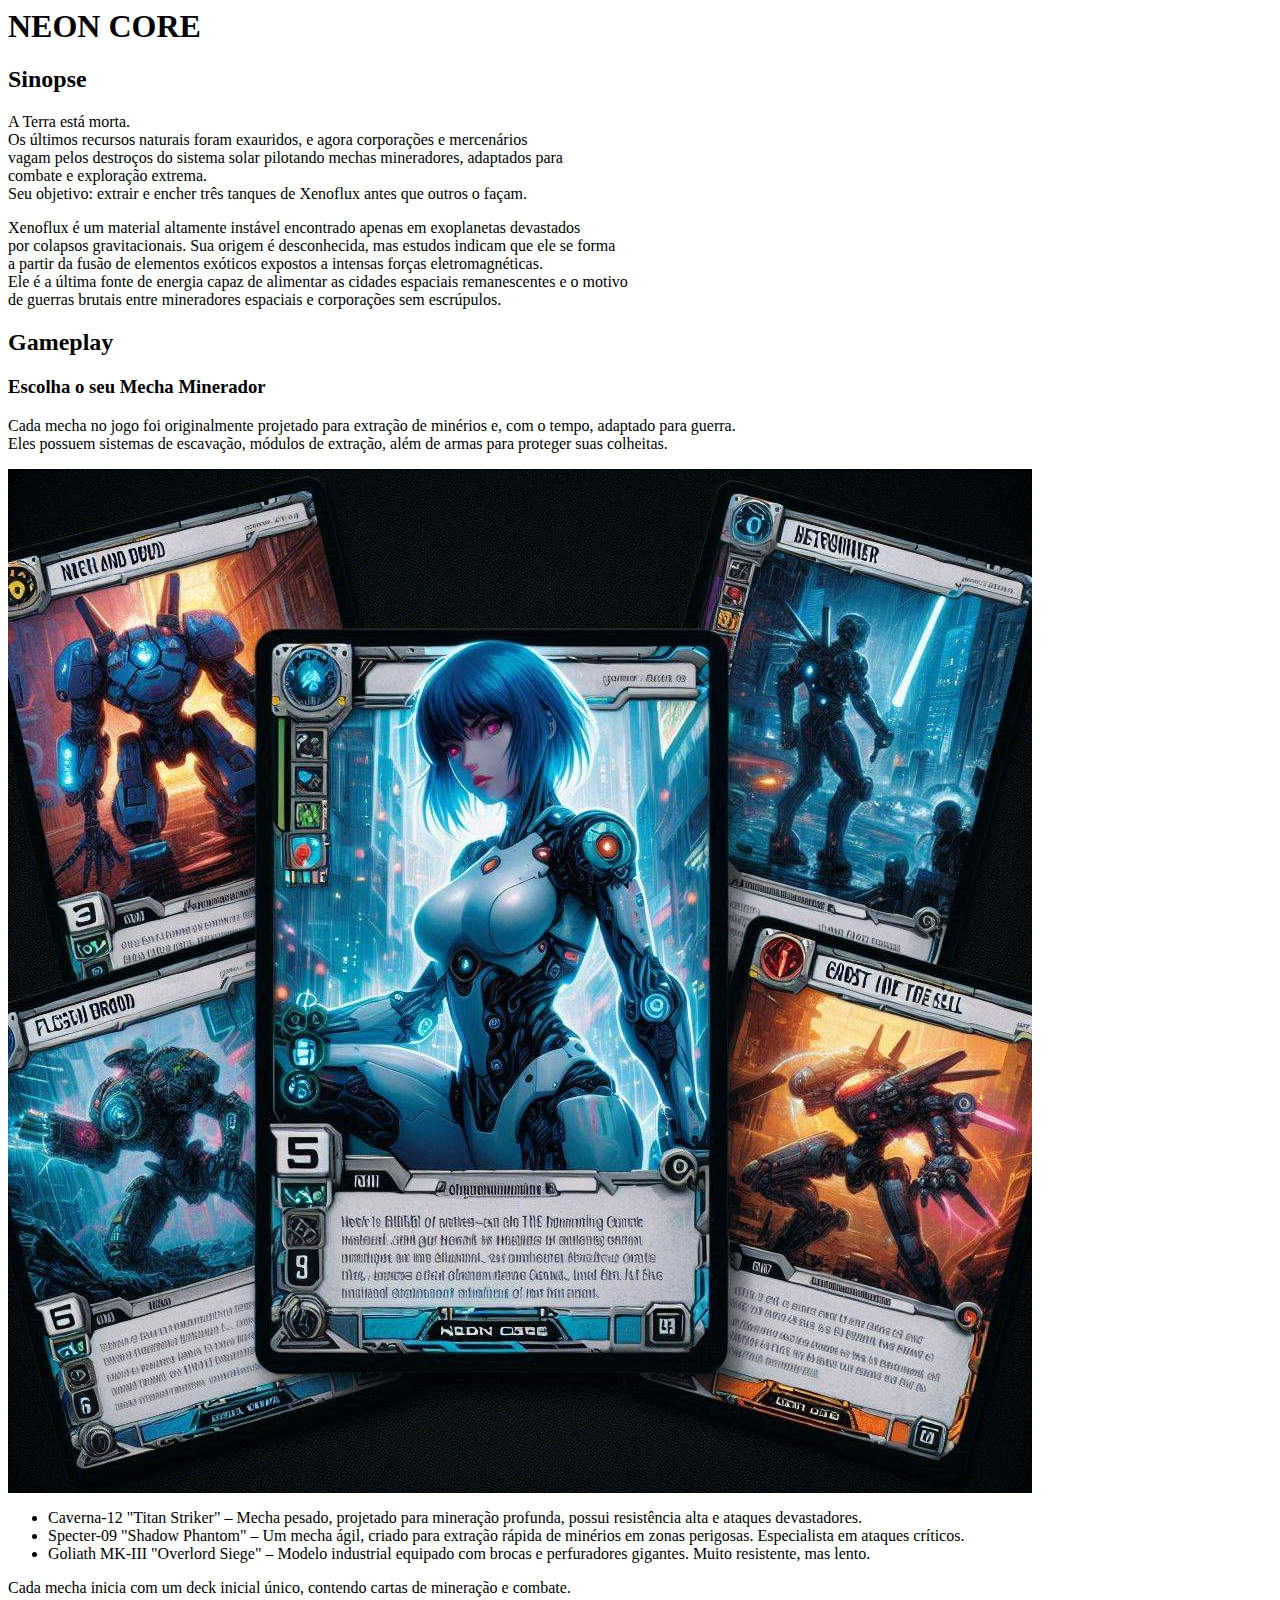
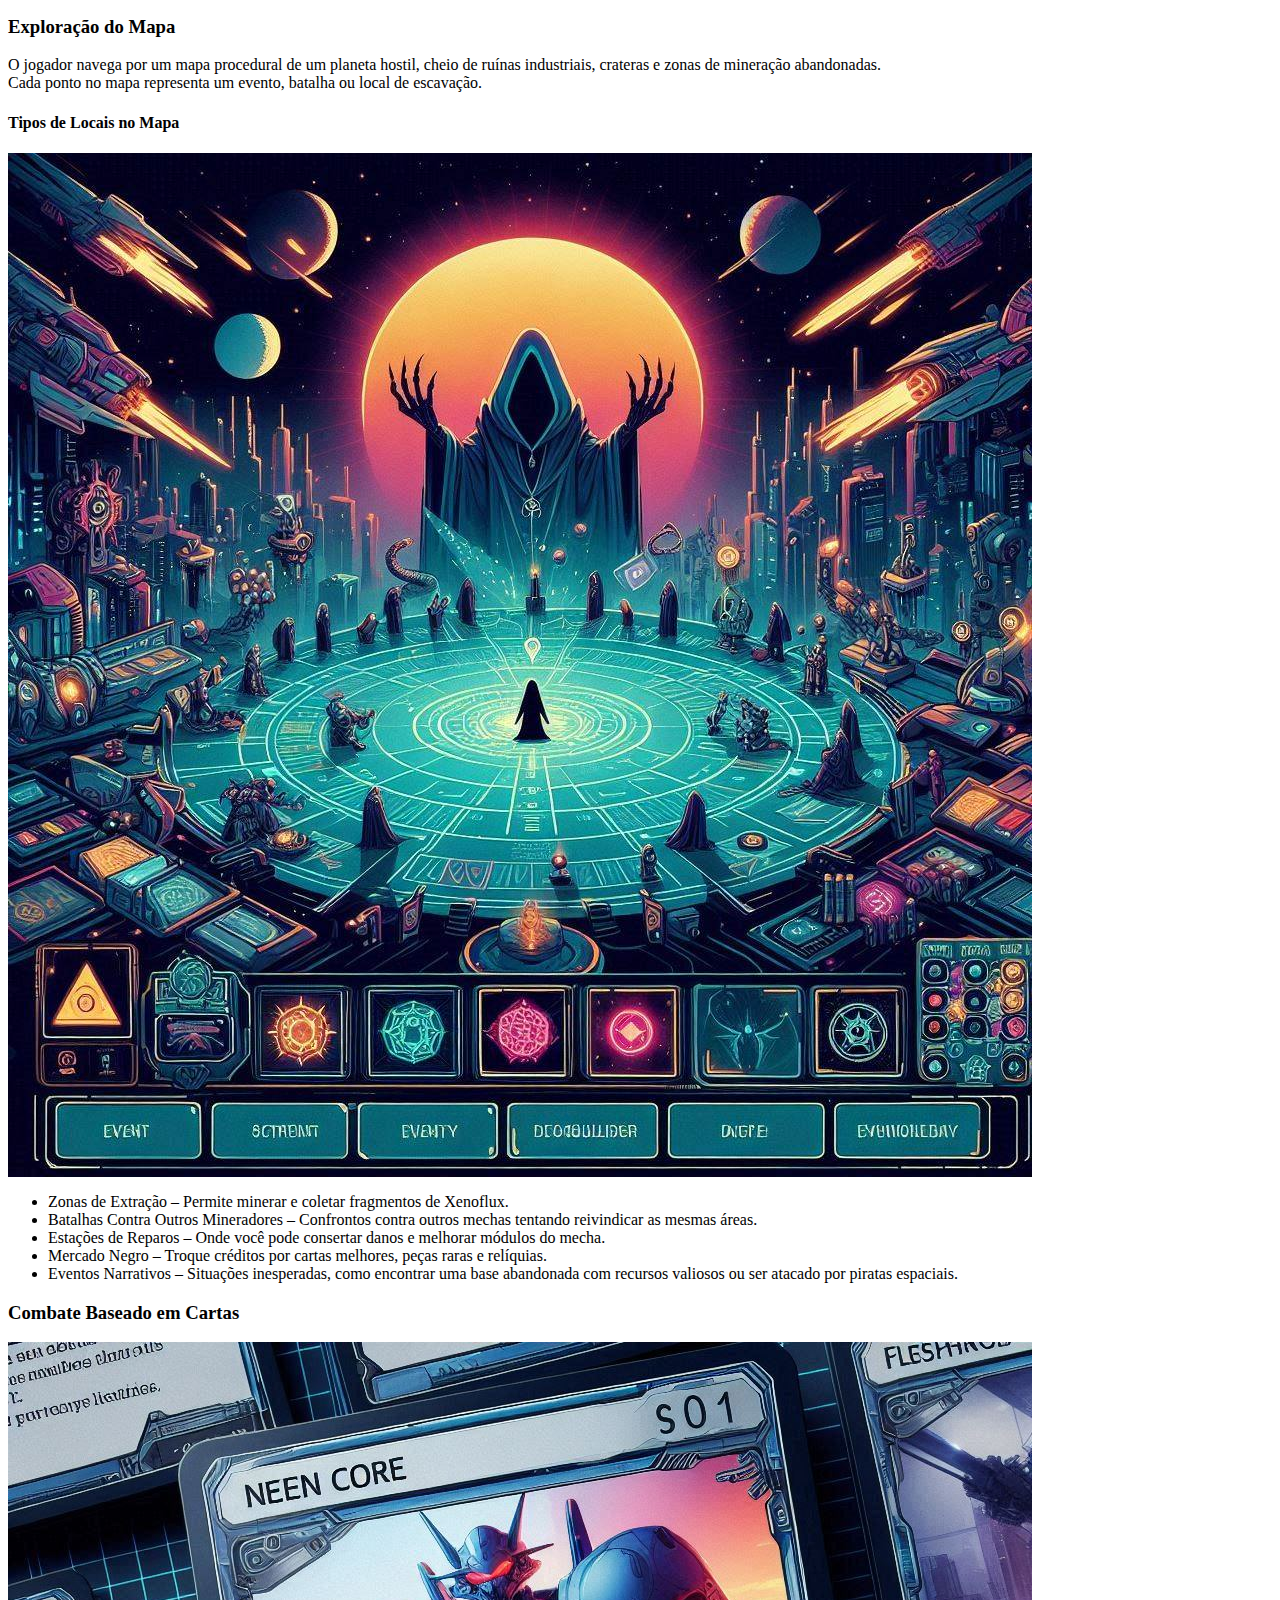
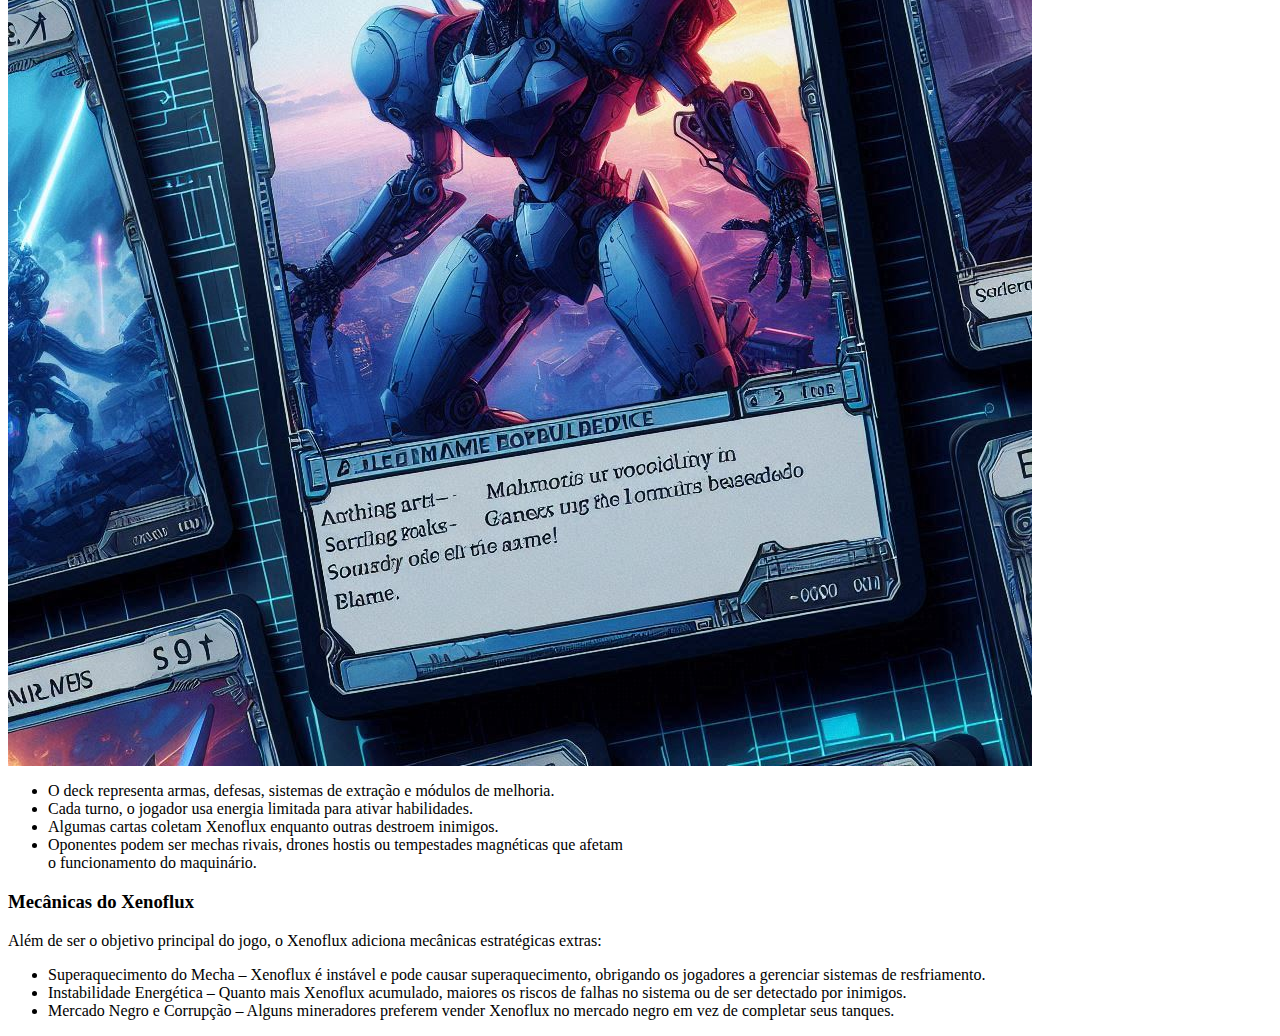
==== cardgamemechas.html @ ad385d83 "primeiro commit" ====
<html>
    <head>
        <title>NEON CORE: Deckbuilding Roguelike</title>
        <body>
            <h1>NEON CORE</h1>
            <h2>Sinopse</h2>

            <p>A Terra está morta.<br>
            Os últimos recursos naturais foram exauridos, e agora corporações e mercenários<br>
            vagam pelos destroços do sistema solar pilotando mechas mineradores, adaptados para<br>
            combate e exploração extrema.<br>
            Seu objetivo: extrair e encher três tanques de Xenoflux antes que outros o façam.<br></p>

            <p>Xenoflux é um material altamente instável encontrado apenas em exoplanetas devastados<br>
            por colapsos gravitacionais. Sua origem é desconhecida, mas estudos indicam que ele se forma<br>
            a partir da fusão de elementos exóticos expostos a intensas forças eletromagnéticas.<br>
            Ele é a última fonte de energia capaz de alimentar as cidades espaciais remanescentes e o motivo<br>
            de guerras brutais entre mineradores espaciais e corporações sem escrúpulos.</p>

            <h2>Gameplay</h2>

            <h3>Escolha o seu Mecha Minerador</h3>
            
            <p>Cada mecha no jogo foi originalmente projetado para extração de minérios e, com o tempo, adaptado para guerra.<br>
            Eles possuem sistemas de escavação, módulos de extração, além de armas para proteger suas colheitas.</p>

           <img src="cardgamemecha (2).jfif">

            <ul>
                <li>Caverna-12 "Titan Striker" – Mecha pesado, projetado para mineração profunda, possui resistência alta e ataques devastadores.</li>
                <li>Specter-09 "Shadow Phantom" – Um mecha ágil, criado para extração rápida de minérios em zonas perigosas. Especialista em ataques críticos.</li>
                <li>Goliath MK-III "Overlord Siege" – Modelo industrial equipado com brocas e perfuradores gigantes. Muito resistente, mas lento.</li>
            </ul>

            <p>Cada mecha inicia com um deck inicial único, contendo cartas de mineração e combate.</p>

            <h3>Exploração do Mapa</h3>

            <p>O jogador navega por um mapa procedural de um planeta hostil, cheio de ruínas industriais, crateras e zonas de mineração abandonadas.<br>
            Cada ponto no mapa representa um evento, batalha ou local de escavação.</p>

            <h4>Tipos de Locais no Mapa</h4>

            <img src="cardgamemecha (6).jfif">


            <ul>
                <li>Zonas de Extração – Permite minerar e coletar fragmentos de Xenoflux.</li>
                <li>Batalhas Contra Outros Mineradores – Confrontos contra outros mechas tentando reivindicar as mesmas áreas.</li>
                <li>Estações de Reparos – Onde você pode consertar danos e melhorar módulos do mecha.</li>
                <li>Mercado Negro – Troque créditos por cartas melhores, peças raras e relíquias.</li>
                <li>Eventos Narrativos – Situações inesperadas, como encontrar uma base abandonada com recursos valiosos ou ser atacado por piratas espaciais.</li>
            </ul>

            <h3>Combate Baseado em Cartas</h3>

            <img src="cardgamemecha (3).jfif">

            <ul>
                <li>O deck representa armas, defesas, sistemas de extração e módulos de melhoria.</li>
                <li>Cada turno, o jogador usa energia limitada para ativar habilidades.</li>
                <li>Algumas cartas coletam Xenoflux enquanto outras destroem inimigos.</li>
                <li>Oponentes podem ser mechas rivais, drones hostis ou tempestades magnéticas que afetam<br>
                o funcionamento do maquinário.</li>
            </ul>

            <h3>Mecânicas do Xenoflux</h3>

            <p>Além de ser o objetivo principal do jogo, o Xenoflux adiciona mecânicas estratégicas extras:</p>

            <ul>
                <li>Superaquecimento do Mecha – Xenoflux é instável e pode causar superaquecimento, obrigando os jogadores a gerenciar sistemas de resfriamento.</li>
                <li>Instabilidade Energética – Quanto mais Xenoflux acumulado, maiores os riscos de falhas no sistema ou de ser detectado por inimigos.</li>
                <li>Mercado Negro e Corrupção – Alguns mineradores preferem vender Xenoflux no mercado negro em vez de completar seus tanques.</li>
            </ul>

            











        </body>

    </head>












































</html>
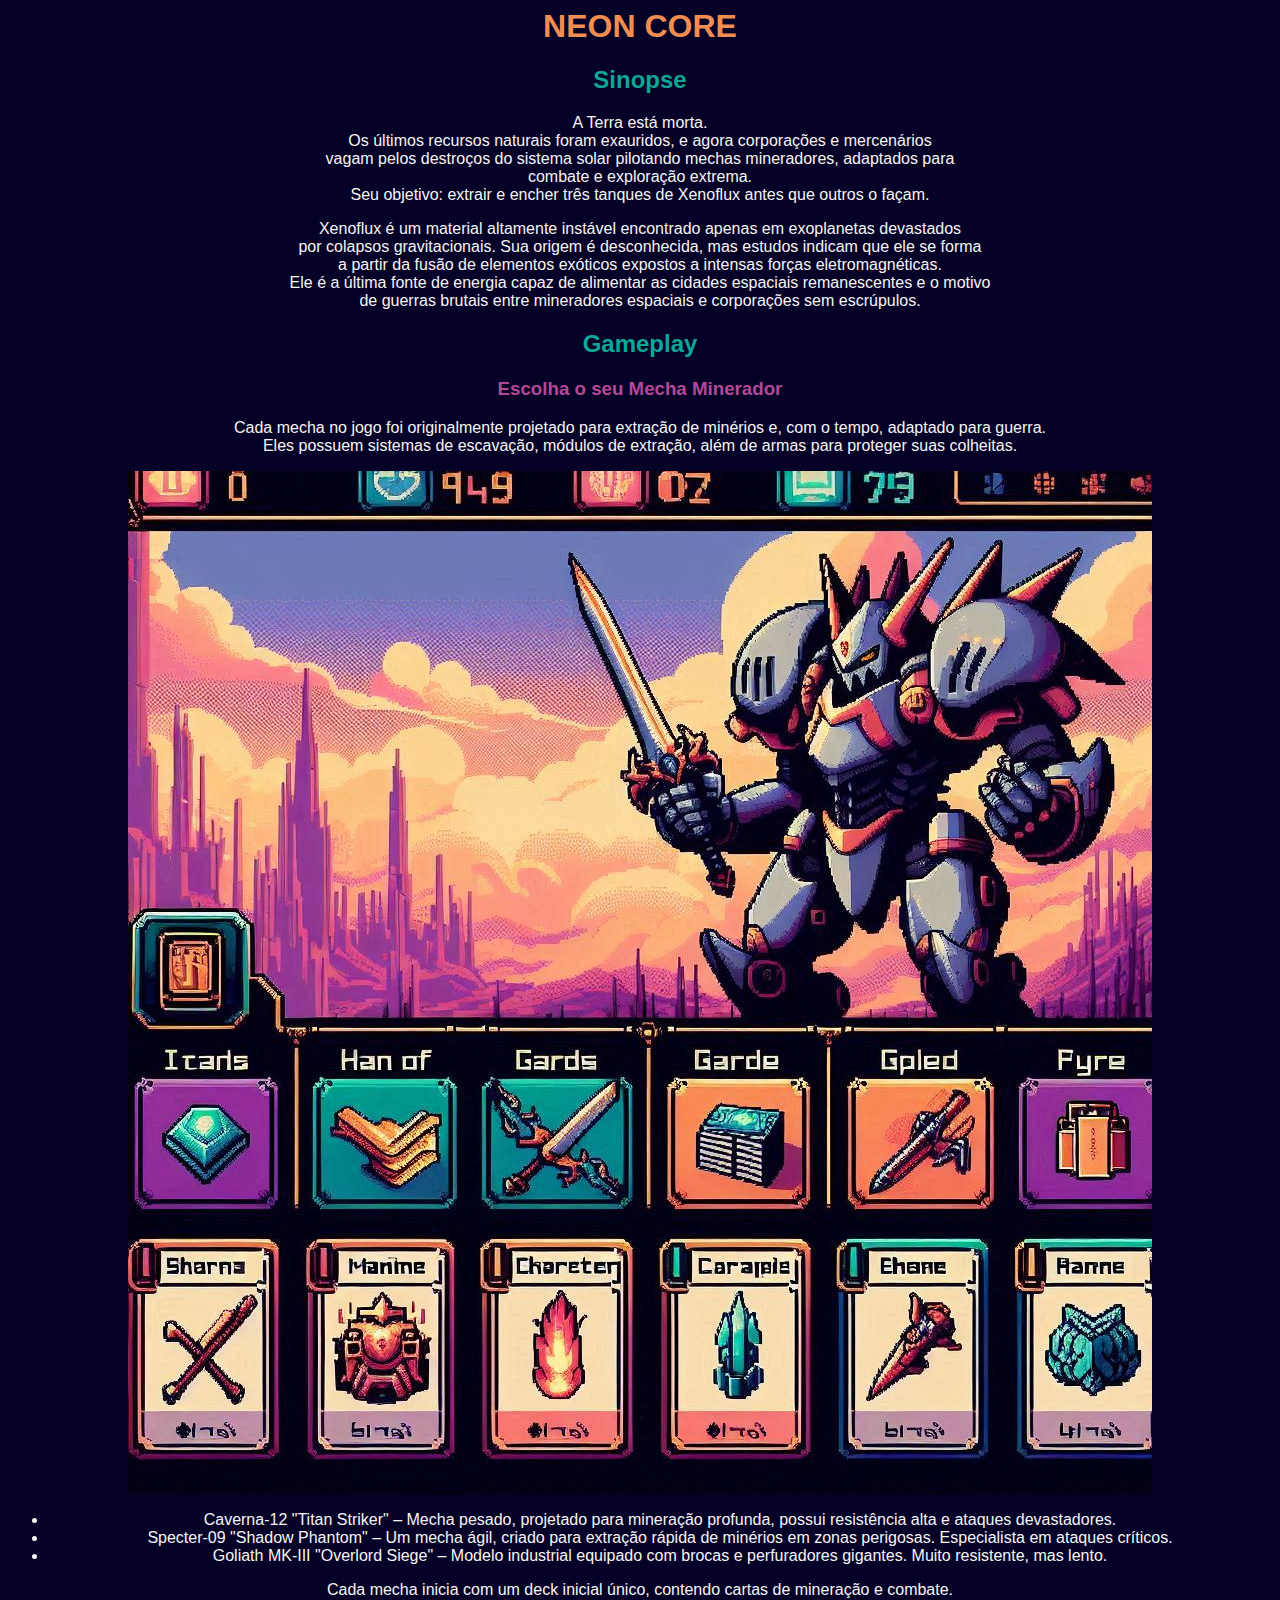
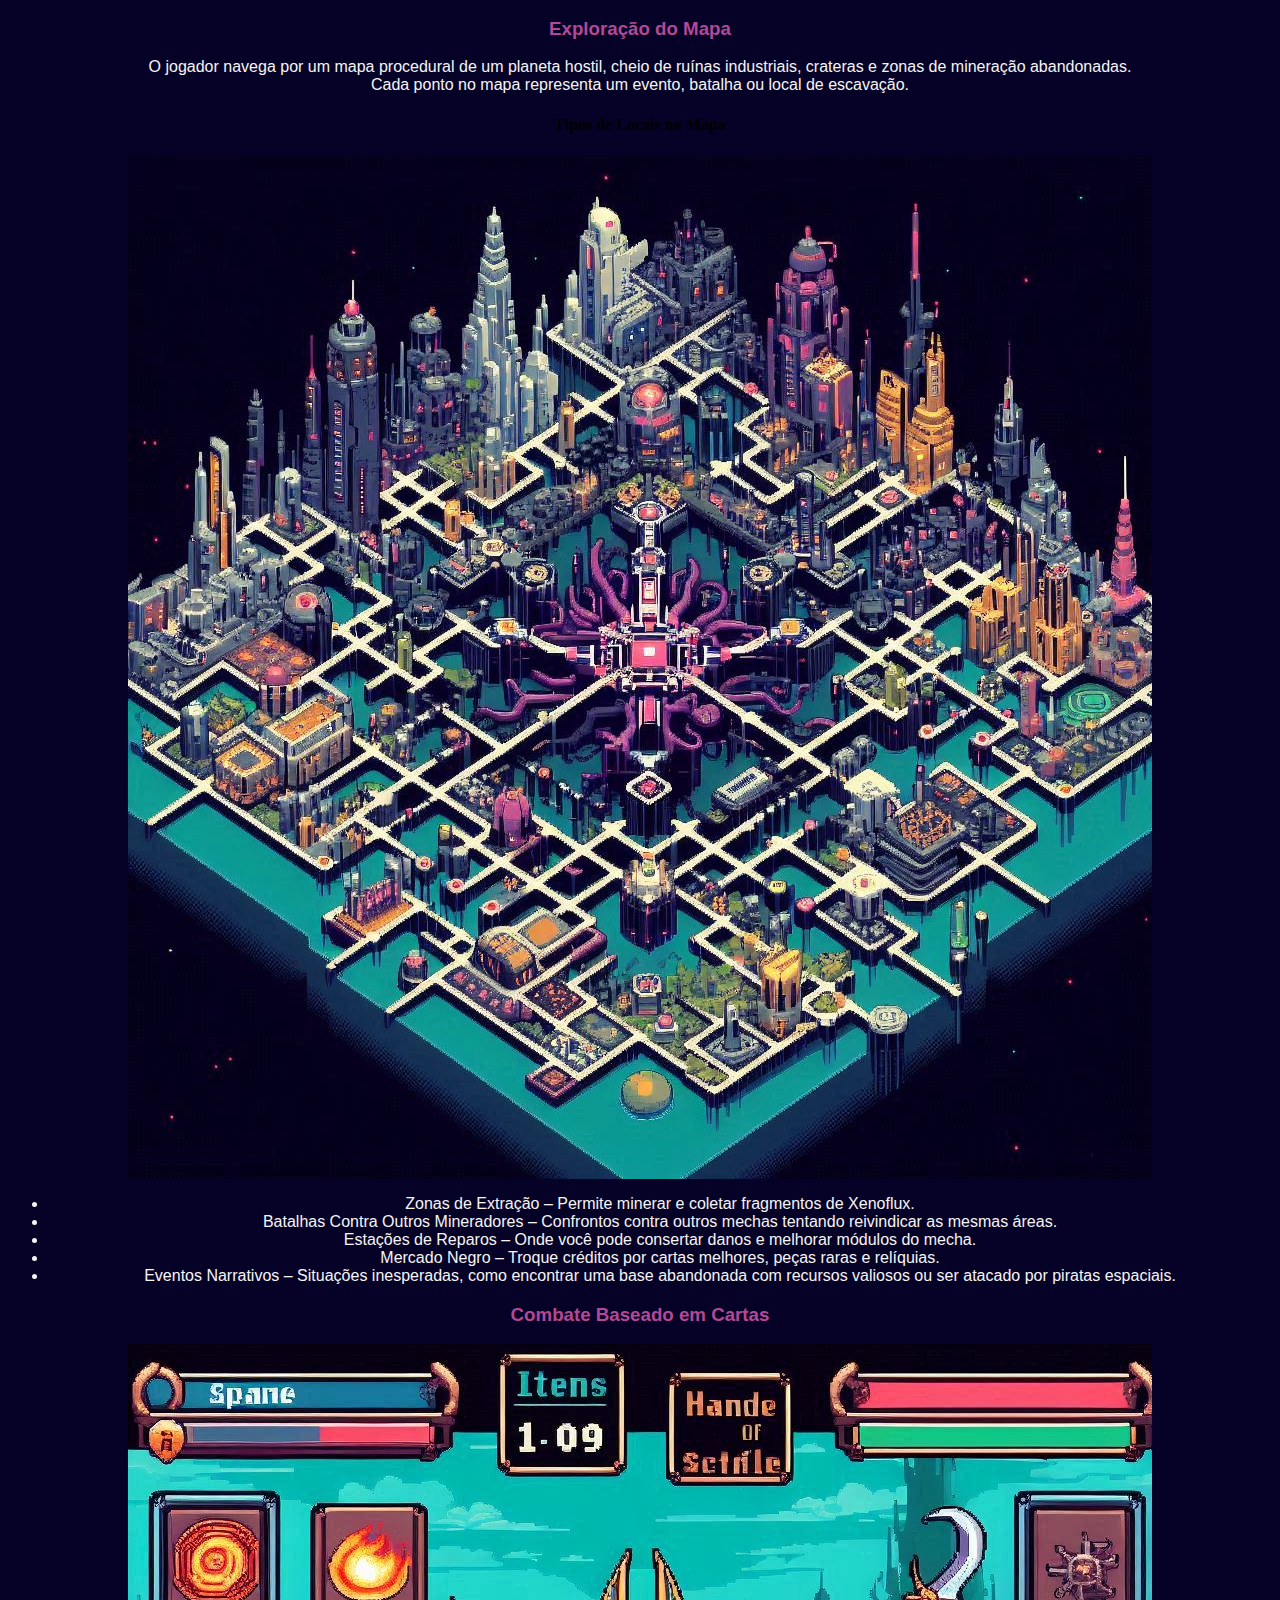
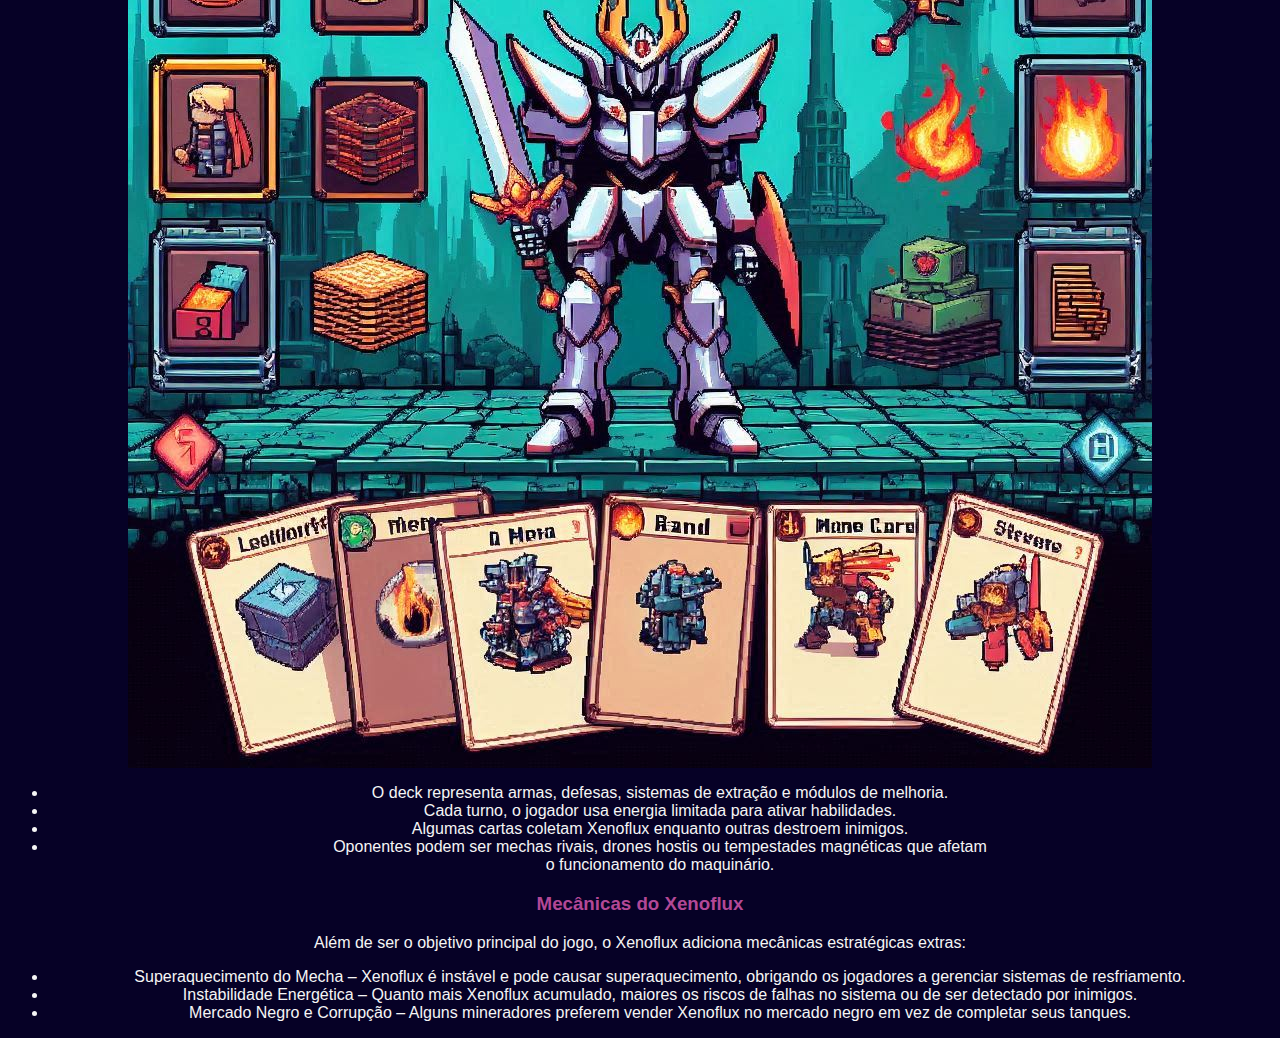
==== commit bba6e5b5: "novas imagens, definição da paleta de cores, fontes e novas imagens" ====
--- a/cardgamemechas.html
+++ b/cardgamemechas.html
@@ -1,6 +1,34 @@
 <html>
     <head>
         <title>NEON CORE: Deckbuilding Roguelike</title>
+        <style>
+            body{
+                background-color:#060126; text-align: center;
+            }
+            p {
+                color:whitesmoke; font-family: Arial, Helvetica, sans-serif;
+            }
+            h1{
+                color:#F28D52; font-family: Verdana, Geneva, Tahoma, sans-serif; font-size: xx-large;
+            }
+            h2{
+                color:#0FA697; font-size: x-large; font-family: Verdana, Geneva, Tahoma, sans-serif
+            }
+            h3{
+                color:#B34896; font-family: Verdana, Geneva, Tahoma, sans-serif
+            }
+            ul{
+                color:#F28D52;text-align: center; font-family: Verdana, Geneva, Tahoma, sans-serif;
+            }
+            li{
+                color:whitesmoke; font-family: Verdana, Geneva, Tahoma, sans-serif
+            }
+
+
+
+        </style>
+
+    </head>
         <body>
             <h1>NEON CORE</h1>
             <h2>Sinopse</h2>
@@ -24,7 +52,7 @@
             <p>Cada mecha no jogo foi originalmente projetado para extração de minérios e, com o tempo, adaptado para guerra.<br>
             Eles possuem sistemas de escavação, módulos de extração, além de armas para proteger suas colheitas.</p>
 
-           <img src="cardgamemecha (2).jfif">
+           <img src="./cardgame (1).jfif">
 
             <ul>
                 <li>Caverna-12 "Titan Striker" – Mecha pesado, projetado para mineração profunda, possui resistência alta e ataques devastadores.</li>
@@ -41,7 +69,7 @@
 
             <h4>Tipos de Locais no Mapa</h4>
 
-            <img src="cardgamemecha (6).jfif">
+            <img src="./cardgame (12).jfif">
 
 
             <ul>
@@ -54,7 +82,7 @@
 
             <h3>Combate Baseado em Cartas</h3>
 
-            <img src="cardgamemecha (3).jfif">
+            <img src="./cardgame (4).jfif">
 
             <ul>
                 <li>O deck representa armas, defesas, sistemas de extração e módulos de melhoria.</li>
@@ -88,8 +116,7 @@
 
         </body>
 
-    </head>
-
+</html>
 
 
 
